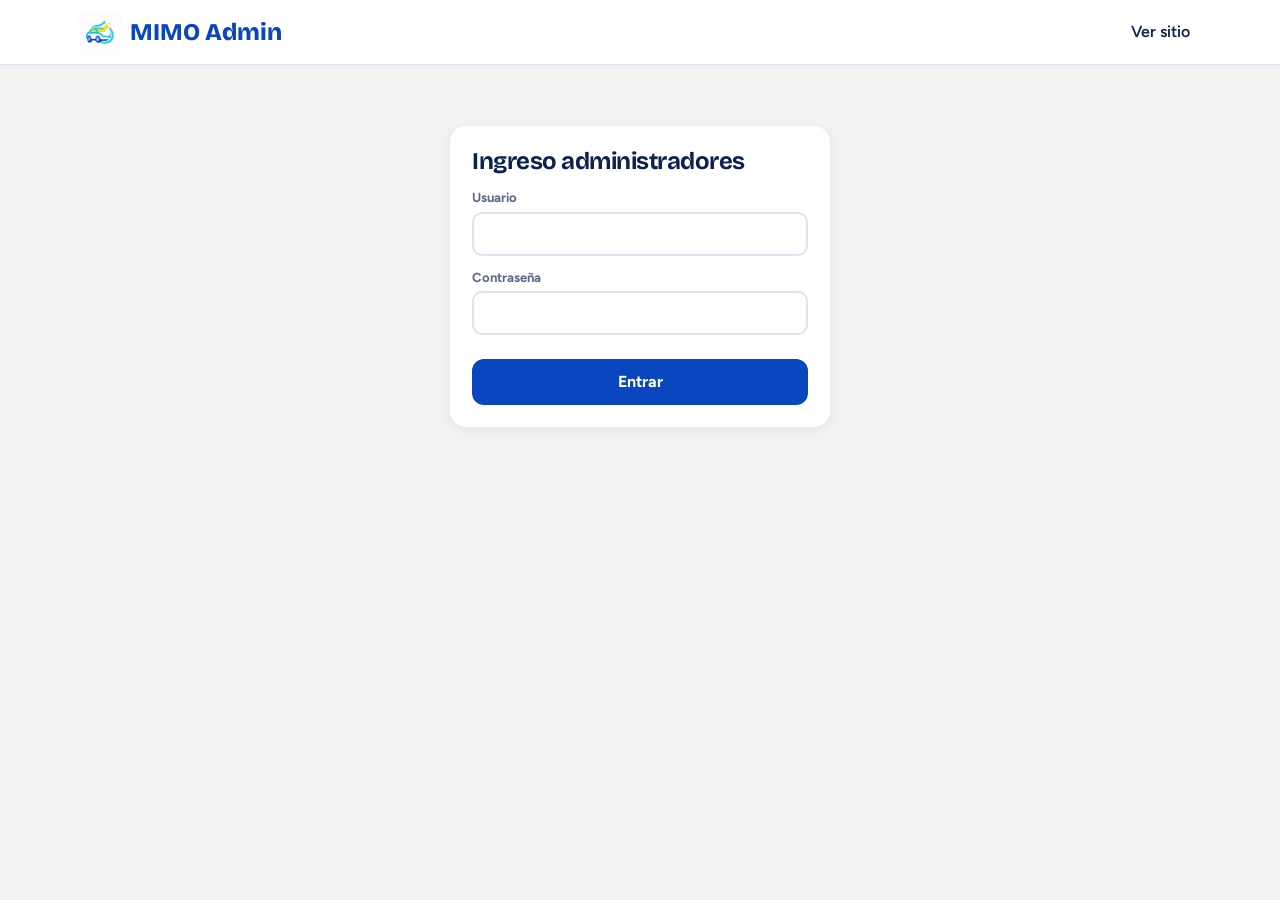
==== frontend/admin.html @ 9c0a1fe9 "Add files via upload" ====
<!doctype html>
<html lang="es"><head><meta charset="utf-8"><meta name="viewport" content="width=device-width,initial-scale=1">
<title>MIMO · Panel administrativo</title><meta name="robots" content="noindex,nofollow"><link rel="icon" href="assets/imagotipo.jpeg">
<link href="https://fonts.googleapis.com/css2?family=Bricolage+Grotesque:opsz,wght@12..96,700;12..96,800&family=Figtree:wght@400;600;700&display=swap" rel="stylesheet">
<link rel="stylesheet" href="css/styles.css"></head>
<body><header class="top"><div class="wrap"><a class="brand" href="admin.html"><img src="assets/imagotipo.jpeg" alt="">MIMO Admin</a><nav><a href="index.html">Ver sitio</a><a href="#" id="salir" class="hide">Salir</a></nav></div></header>
<main class="wrap" id="adm" style="padding-top:22px;padding-bottom:40px"></main>
<script src="js/config.js"></script><script src="js/api.js"></script><script src="js/admin.js"></script></body></html>
---- frontend/css/styles.css ----
:root{--azul:#0A46BF;--cian:#0CC8F2;--cian2:#0CDBF2;--amarillo:#F2CB07;--gris:#F2F2F2;--naranja:#FF8900;--blanco:#fff;--tinta:#0d2250;--suave:#5b6b8c;--ok:#12805c;--mal:#c0392b;--r:16px}
*{box-sizing:border-box}html{scroll-behavior:smooth}
body{margin:0;font-family:'Figtree',system-ui,sans-serif;color:var(--tinta);background:var(--gris);line-height:1.5}
h1,h2,h3{font-family:'Bricolage Grotesque','Figtree',sans-serif;line-height:1.1;margin:0 0 .5em;letter-spacing:-.02em}
a{color:var(--azul)}button,input,select,textarea{font:inherit;color:inherit}
.wrap{max-width:1160px;margin:0 auto;padding:0 18px}
header.top{background:var(--blanco);position:sticky;top:0;z-index:20;box-shadow:0 1px 0 #dde3f0}
header.top .wrap{display:flex;align-items:center;gap:14px;height:64px}
.brand{display:flex;align-items:center;gap:8px;text-decoration:none;font:800 1.5rem 'Bricolage Grotesque';color:var(--azul)}
.brand img{height:44px;width:44px;object-fit:contain}
nav{margin-left:auto;display:flex;gap:6px;align-items:center}
nav a{padding:8px 12px;border-radius:10px;text-decoration:none;font-weight:600;color:var(--tinta)}nav a:hover{background:var(--gris)}
.btn{display:inline-flex;align-items:center;justify-content:center;gap:6px;border:0;border-radius:12px;padding:11px 18px;font-weight:700;cursor:pointer;background:var(--azul);color:#fff;text-decoration:none;transition:transform .08s}
.btn:active{transform:scale(.97)}.btn.cta{background:var(--naranja)}.btn.ghost{background:transparent;color:var(--azul);box-shadow:inset 0 0 0 2px var(--azul)}
.btn.sm{padding:6px 12px;font-size:.88rem;border-radius:9px}.btn.mal{background:var(--mal)}.btn.ok{background:var(--ok)}.btn[disabled]{opacity:.5;cursor:not-allowed}
.hero{background:linear-gradient(135deg,var(--azul) 0%,#0a5fd6 55%,var(--cian) 130%);color:#fff;padding:44px 0 90px;position:relative;overflow:hidden}
.hero h1{font-size:clamp(2rem,5vw,3.4rem);max-width:15ch}.hero p{max-width:46ch;font-size:1.1rem;opacity:.95}
.hero .gota{position:absolute;right:-60px;top:-40px;width:340px;opacity:.14;filter:grayscale(1) brightness(3)}
.buscador{background:#fff;color:var(--tinta);border-radius:20px;padding:18px;margin-top:-62px;position:relative;box-shadow:0 14px 40px rgba(10,70,191,.2)}
.chips{display:flex;gap:8px;flex-wrap:wrap}
.chip{border:2px solid #dbe3f5;background:#fff;border-radius:999px;padding:8px 16px;font-weight:700;cursor:pointer}
.chip[aria-pressed=true],.chip.on{background:var(--azul);border-color:var(--azul);color:#fff}
.grid-f{display:grid;grid-template-columns:repeat(auto-fit,minmax(170px,1fr));gap:12px;margin-top:14px}
label.f{display:flex;flex-direction:column;gap:4px;font-size:.82rem;font-weight:700;color:var(--suave)}
input,select,textarea{border:2px solid #dbe3f5;border-radius:10px;padding:10px 12px;background:#fff;width:100%}
input:focus,select:focus,textarea:focus,.chip:focus-visible,.btn:focus-visible{outline:3px solid var(--cian);outline-offset:1px}
.res-head{display:flex;justify-content:space-between;align-items:end;gap:10px;flex-wrap:wrap;margin:30px 0 14px}
.cards{display:grid;grid-template-columns:repeat(auto-fill,minmax(285px,1fr));gap:18px;padding-bottom:50px}
.card{background:#fff;border-radius:var(--r);overflow:hidden;display:flex;flex-direction:column;box-shadow:0 2px 10px rgba(13,34,80,.07)}
.card .foto{aspect-ratio:16/10;background:linear-gradient(135deg,#dff6fd,#f6f9ff);display:grid;place-items:center;position:relative;overflow:hidden}
.card .foto img.real{width:100%;height:100%;object-fit:cover;position:absolute;inset:0}.card .foto img.ph{width:46%;opacity:.55}
.card .cuerpo{padding:14px 16px 16px;display:flex;flex-direction:column;gap:6px;flex:1}
.card h3{font-size:1.2rem;margin:0}.meta{color:var(--suave);font-size:.9rem}
.tag{display:inline-block;font-size:.76rem;font-weight:700;padding:3px 9px;border-radius:999px;background:#e8f1ff;color:var(--azul);margin:0 4px 4px 0}
.tag.verde{background:#dcf5ea;color:var(--ok)}.tag.gris{background:#eceff5;color:var(--suave)}.tag.amar{background:#fff3b8;color:#7a6300}
.precio{font:800 1.3rem 'Bricolage Grotesque';color:var(--azul)}.card .pie{margin-top:auto;display:flex;justify-content:space-between;align-items:center;gap:8px;padding-top:8px}
.panel{background:#fff;border-radius:var(--r);padding:22px;box-shadow:0 2px 10px rgba(13,34,80,.07);margin-bottom:18px}
.cols{display:grid;grid-template-columns:1.4fr 1fr;gap:20px;align-items:start}
table{width:100%;border-collapse:collapse;font-size:.92rem}th,td{text-align:left;padding:9px 8px;border-bottom:1px solid #e6ebf5;vertical-align:top}th{color:var(--suave);font-size:.8rem}
.scroll{overflow-x:auto}
.slots{display:grid;grid-template-columns:repeat(auto-fill,minmax(78px,1fr));gap:8px}
.slot{padding:9px 0;border-radius:10px;border:2px solid #dbe3f5;background:#fff;font-weight:700;cursor:pointer}
.slot.on{background:var(--naranja);border-color:var(--naranja);color:#fff}.slot[disabled]{background:#f0f2f7;color:#aab3c8;text-decoration:line-through;cursor:not-allowed}
.opt{display:flex;justify-content:space-between;gap:10px;padding:12px;border:2px solid #dbe3f5;border-radius:12px;cursor:pointer;margin-bottom:8px;background:#fff;width:100%;text-align:left}
.opt.on{border-color:var(--azul);background:#eef4ff}
.msg{padding:12px 14px;border-radius:12px;margin:10px 0;font-weight:600}.msg.err{background:#fde8e5;color:var(--mal)}.msg.ok{background:#dcf5ea;color:var(--ok)}.msg.info{background:#fff3b8;color:#5f4d00}
.stats{display:grid;grid-template-columns:repeat(auto-fit,minmax(150px,1fr));gap:12px;margin-bottom:18px}
.stat{background:#fff;border-radius:14px;padding:14px;border-left:6px solid var(--cian)}.stat b{display:block;font:800 2rem 'Bricolage Grotesque';color:var(--azul)}.stat span{color:var(--suave);font-size:.85rem}
.tarjeta{background:linear-gradient(135deg,var(--azul),var(--cian));color:#fff;border-radius:18px;padding:18px}
.sellos{display:grid;grid-template-columns:repeat(5,1fr);gap:8px;margin:12px 0}.sello{aspect-ratio:1;border-radius:50%;border:2px dashed rgba(255,255,255,.7);display:grid;place-items:center;font-weight:800}.sello.on{background:var(--amarillo);color:var(--tinta);border:2px solid var(--amarillo)}
.tabs{display:flex;gap:6px;flex-wrap:wrap;margin-bottom:16px}
footer{background:var(--tinta);color:#cfd9f3;padding:30px 0;margin-top:30px;font-size:.92rem}footer a{color:var(--cian2)}
.hide{display:none!important}.row{display:flex;gap:10px;flex-wrap:wrap;align-items:center}.row>*{flex:0 0 auto}
.vacio{text-align:center;padding:40px;color:var(--suave)}
@media(max-width:800px){.cols{grid-template-columns:1fr}nav a.t{display:none}.hero{padding-bottom:80px}.panel{padding:16px}}
@media(prefers-reduced-motion:reduce){*{transition:none!important;scroll-behavior:auto!important}}
label.row{flex:1 1 220px!important}
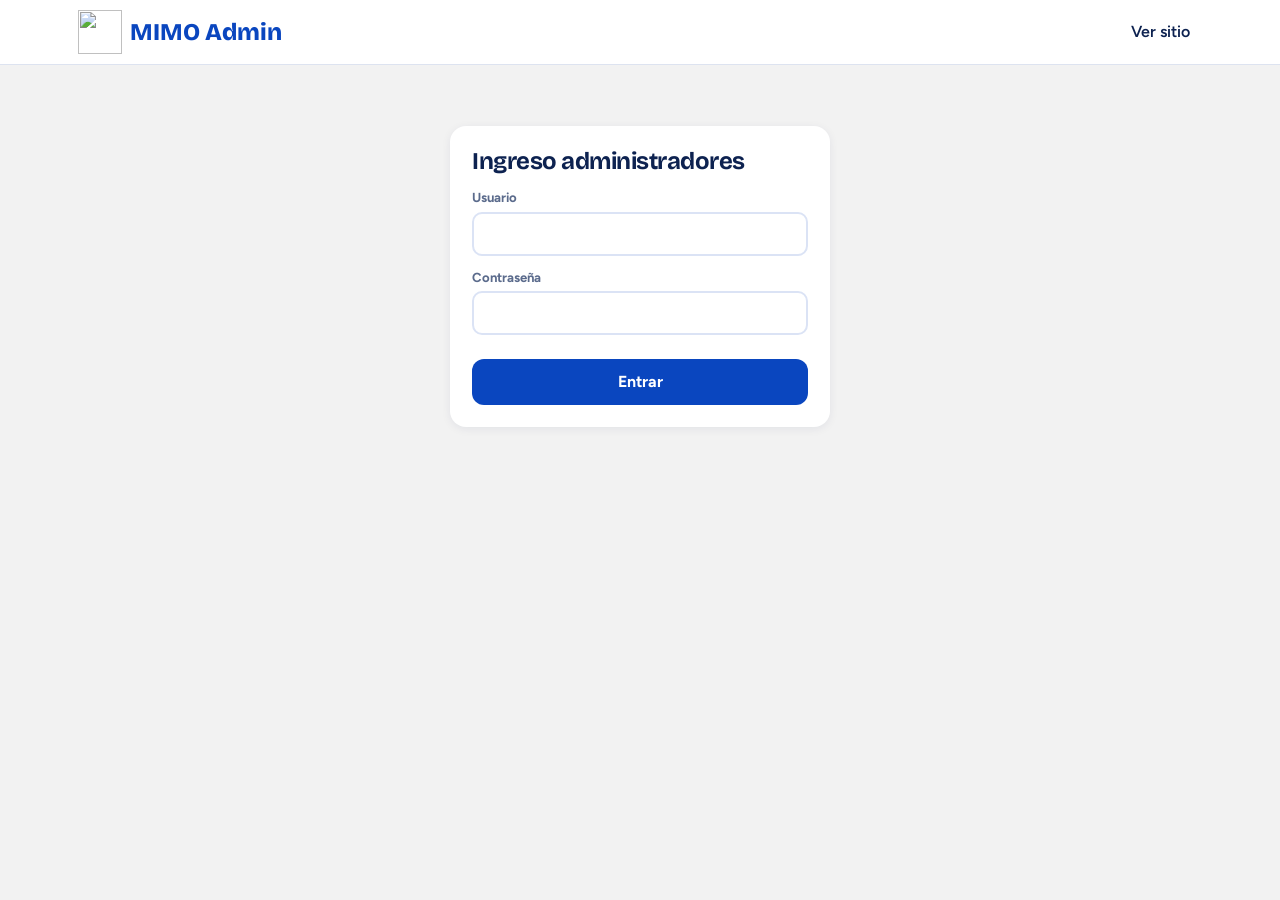
==== commit 7f013e6c: "Add files via upload" ====
--- a/frontend/admin.html
+++ b/frontend/admin.html
@@ -1,8 +1,8 @@
 <!doctype html>
 <html lang="es"><head><meta charset="utf-8"><meta name="viewport" content="width=device-width,initial-scale=1">
-<title>MIMO · Panel administrativo</title><meta name="robots" content="noindex,nofollow"><link rel="icon" href="assets/imagotipo.jpeg">
+<title>MIMO · Panel administrativo</title><meta name="robots" content="noindex,nofollow"><link rel="icon" href="/assets/icon-192.png" type="image/png">
 <link href="https://fonts.googleapis.com/css2?family=Bricolage+Grotesque:opsz,wght@12..96,700;12..96,800&family=Figtree:wght@400;600;700&display=swap" rel="stylesheet">
 <link rel="stylesheet" href="css/styles.css"></head>
-<body><header class="top"><div class="wrap"><a class="brand" href="admin.html"><img src="assets/imagotipo.jpeg" alt="">MIMO Admin</a><nav><a href="index.html">Ver sitio</a><a href="#" id="salir" class="hide">Salir</a></nav></div></header>
+<body><header class="top"><div class="wrap"><a class="brand" href="admin.html"><img src="/assets/imagotipo-400.webp" alt="" width="44" height="44">MIMO Admin</a><nav><a href="index.html">Ver sitio</a><a href="#" id="salir" class="hide">Salir</a></nav></div></header>
 <main class="wrap" id="adm" style="padding-top:22px;padding-bottom:40px"></main>
 <script src="js/config.js"></script><script src="js/api.js"></script><script src="js/admin.js"></script></body></html>
--- a/frontend/css/styles.css
+++ b/frontend/css/styles.css
@@ -55,3 +55,6 @@
 @media(max-width:800px){.cols{grid-template-columns:1fr}nav a.t{display:none}.hero{padding-bottom:80px}.panel{padding:16px}}
 @media(prefers-reduced-motion:reduce){*{transition:none!important;scroll-behavior:auto!important}}
 label.row{flex:1 1 220px!important}
+
+.skip{position:absolute;left:-999px;top:0;background:#fff;color:var(--azul);padding:10px 14px;z-index:99;border-radius:0 0 10px 0;font-weight:700}.skip:focus{left:0}
+footer nav{margin:8px 0 0;display:block}footer nav a{padding:0}
